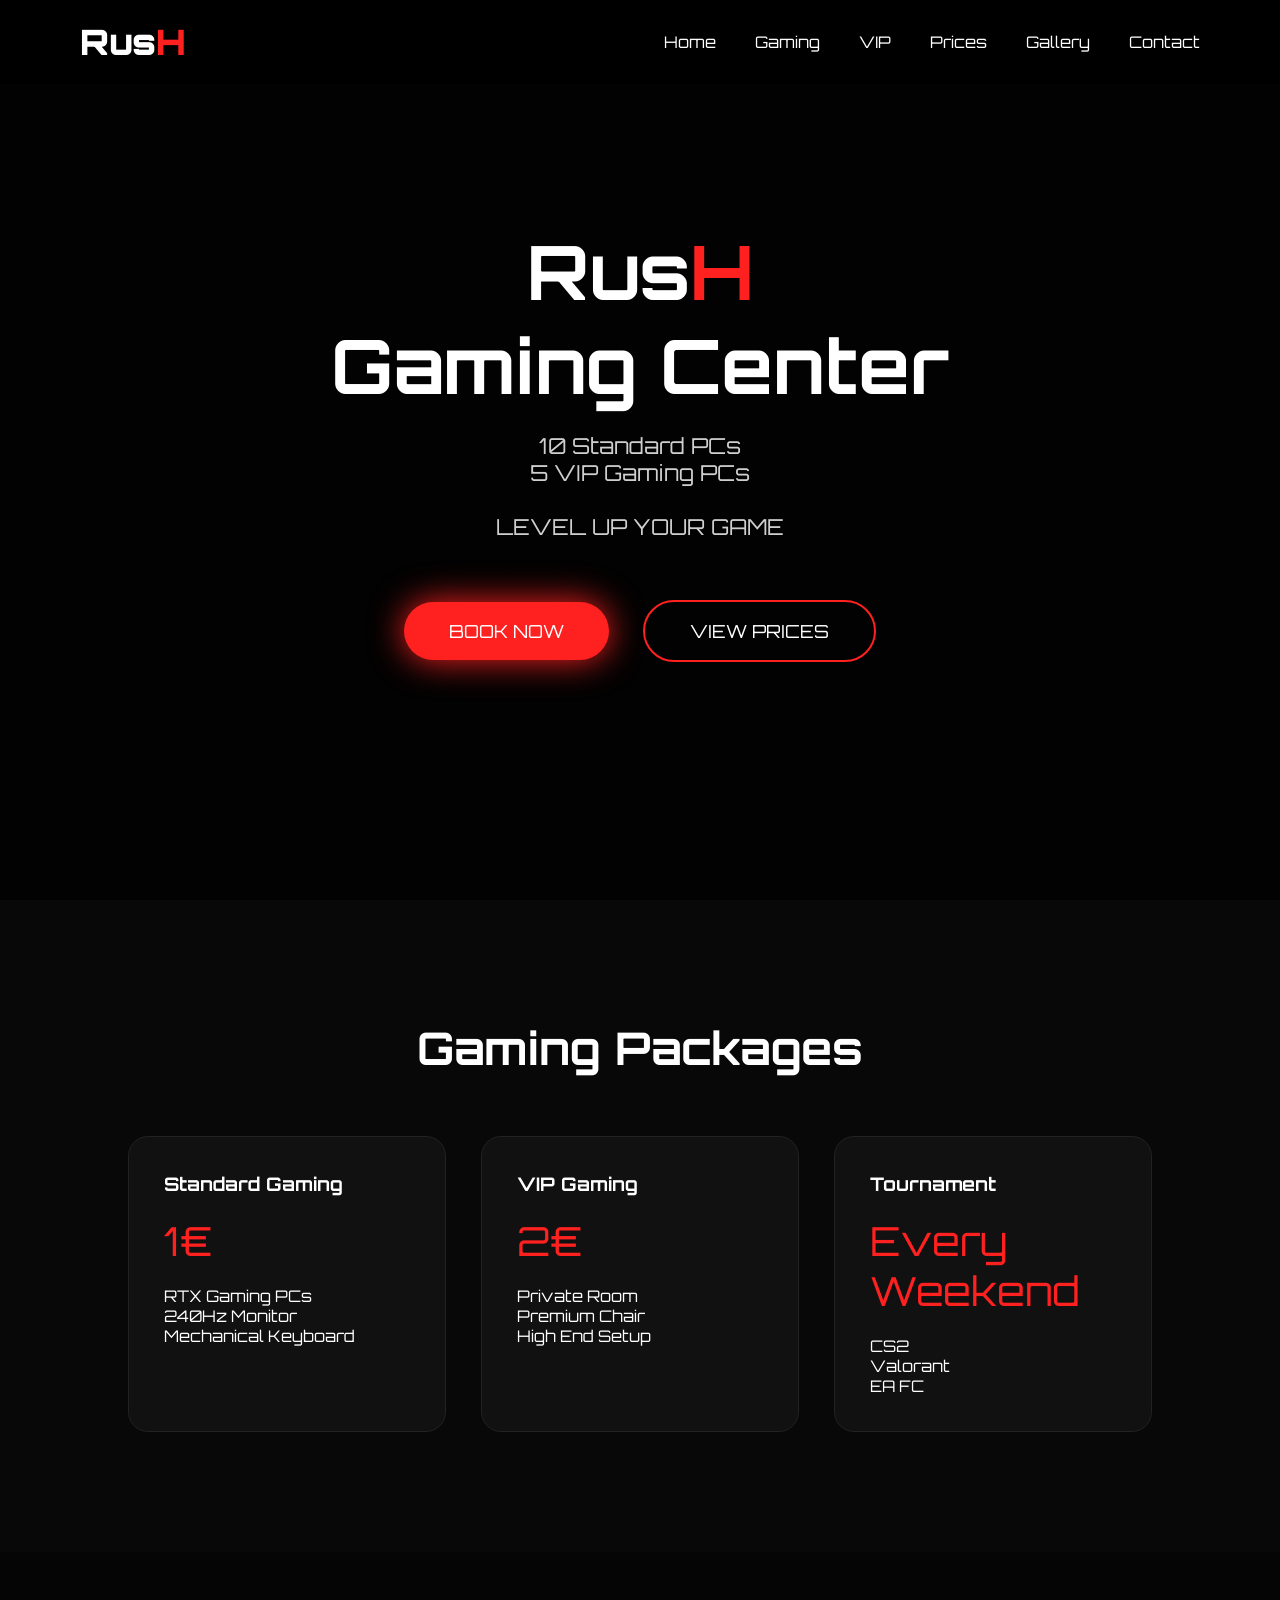
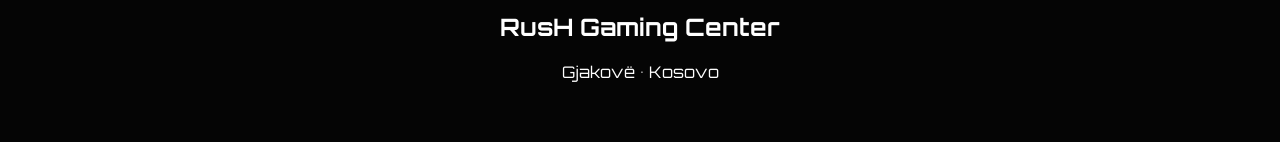
==== index.html @ 5f0f4169 "Create index.html" ====
<!DOCTYPE html>
<html lang="en">
<head>
<meta charset="UTF-8">
<meta name="viewport" content="width=device-width, initial-scale=1.0">
<title>RusH Gaming Center</title>

<link href="https://fonts.googleapis.com/css2?family=Orbitron:wght@400;700;900&display=swap" rel="stylesheet">

<style>

*{
margin:0;
padding:0;
box-sizing:border-box;
font-family:'Orbitron',sans-serif;
}

body{
background:#080808;
color:white;
overflow-x:hidden;
}

header{
position:fixed;
top:0;
width:100%;
display:flex;
justify-content:space-between;
align-items:center;
padding:20px 80px;
background:rgba(0,0,0,.6);
backdrop-filter:blur(12px);
z-index:1000;
}

.logo{
font-size:35px;
font-weight:900;
}

.logo span{
color:#ff2020;
}

nav a{
color:white;
text-decoration:none;
margin-left:35px;
transition:.3s;
}

nav a:hover{
color:#ff2020;
}

.hero{

height:100vh;
display:flex;
justify-content:center;
align-items:center;
text-align:center;

background:
linear-gradient(rgba(0,0,0,.75),rgba(0,0,0,.75)),
url('https://images.unsplash.com/photo-1542751110-97427bbecf20?q=80&w=2000');

background-size:cover;
background-position:center;

}

.hero h1{

font-size:75px;

}

.hero h1 span{

color:#ff2020;

}

.hero p{

font-size:22px;
margin-top:20px;
color:#cfcfcf;

}

.buttons{

margin-top:45px;

}

button{

padding:18px 45px;
border:none;
margin:15px;
font-size:18px;
cursor:pointer;
border-radius:50px;
transition:.35s;

}

.red{

background:#ff2020;
color:white;
box-shadow:0 0 35px #ff2020;

}

.dark{

background:transparent;
border:2px solid #ff2020;
color:white;

}

button:hover{

transform:scale(1.08);

}

section{

padding:120px 10%;

}

.title{

text-align:center;
font-size:45px;
margin-bottom:60px;

}

.cards{

display:grid;
grid-template-columns:repeat(auto-fit,minmax(300px,1fr));
gap:35px;

}

.card{

background:#111;
padding:35px;
border-radius:20px;
border:1px solid #222;
transition:.35s;

}

.card:hover{

transform:translateY(-10px);
box-shadow:0 0 35px red;

}

.card h3{

margin-bottom:15px;

}

.price{

font-size:40px;
color:#ff2020;
margin:20px 0;

}

footer{

padding:60px;
text-align:center;
background:#050505;

}

</style>

</head>

<body>

<header>

<div class="logo">
Rus<span>H</span>
</div>

<nav>

<a href="">Home</a>
<a href="">Gaming</a>
<a href="">VIP</a>
<a href="">Prices</a>
<a href="">Gallery</a>
<a href="">Contact</a>

</nav>

</header>

<section class="hero">

<div>

<h1>
Rus<span>H</span><br>
Gaming Center
</h1>

<p>

10 Standard PCs<br>
5 VIP Gaming PCs<br><br>

LEVEL UP YOUR GAME

</p>

<div class="buttons">

<button class="red">
BOOK NOW
</button>

<button class="dark">
VIEW PRICES
</button>

</div>

</div>

</section>

<section>

<h2 class="title">
Gaming Packages
</h2>

<div class="cards">

<div class="card">

<h3>Standard Gaming</h3>

<div class="price">
1€
</div>

<p>

RTX Gaming PCs<br>
240Hz Monitor<br>
Mechanical Keyboard

</p>

</div>

<div class="card">

<h3>VIP Gaming</h3>

<div class="price">
2€
</div>

<p>

Private Room<br>
Premium Chair<br>
High End Setup

</p>

</div>

<div class="card">

<h3>Tournament</h3>

<div class="price">

Every Weekend

</div>

<p>

CS2<br>

Valorant<br>

EA FC

</p>

</div>

</div>

</section>

<footer>

<h2>

RusH Gaming Center

</h2>

<br>

Gjakovë • Kosovo

</footer>

</body>
</html>
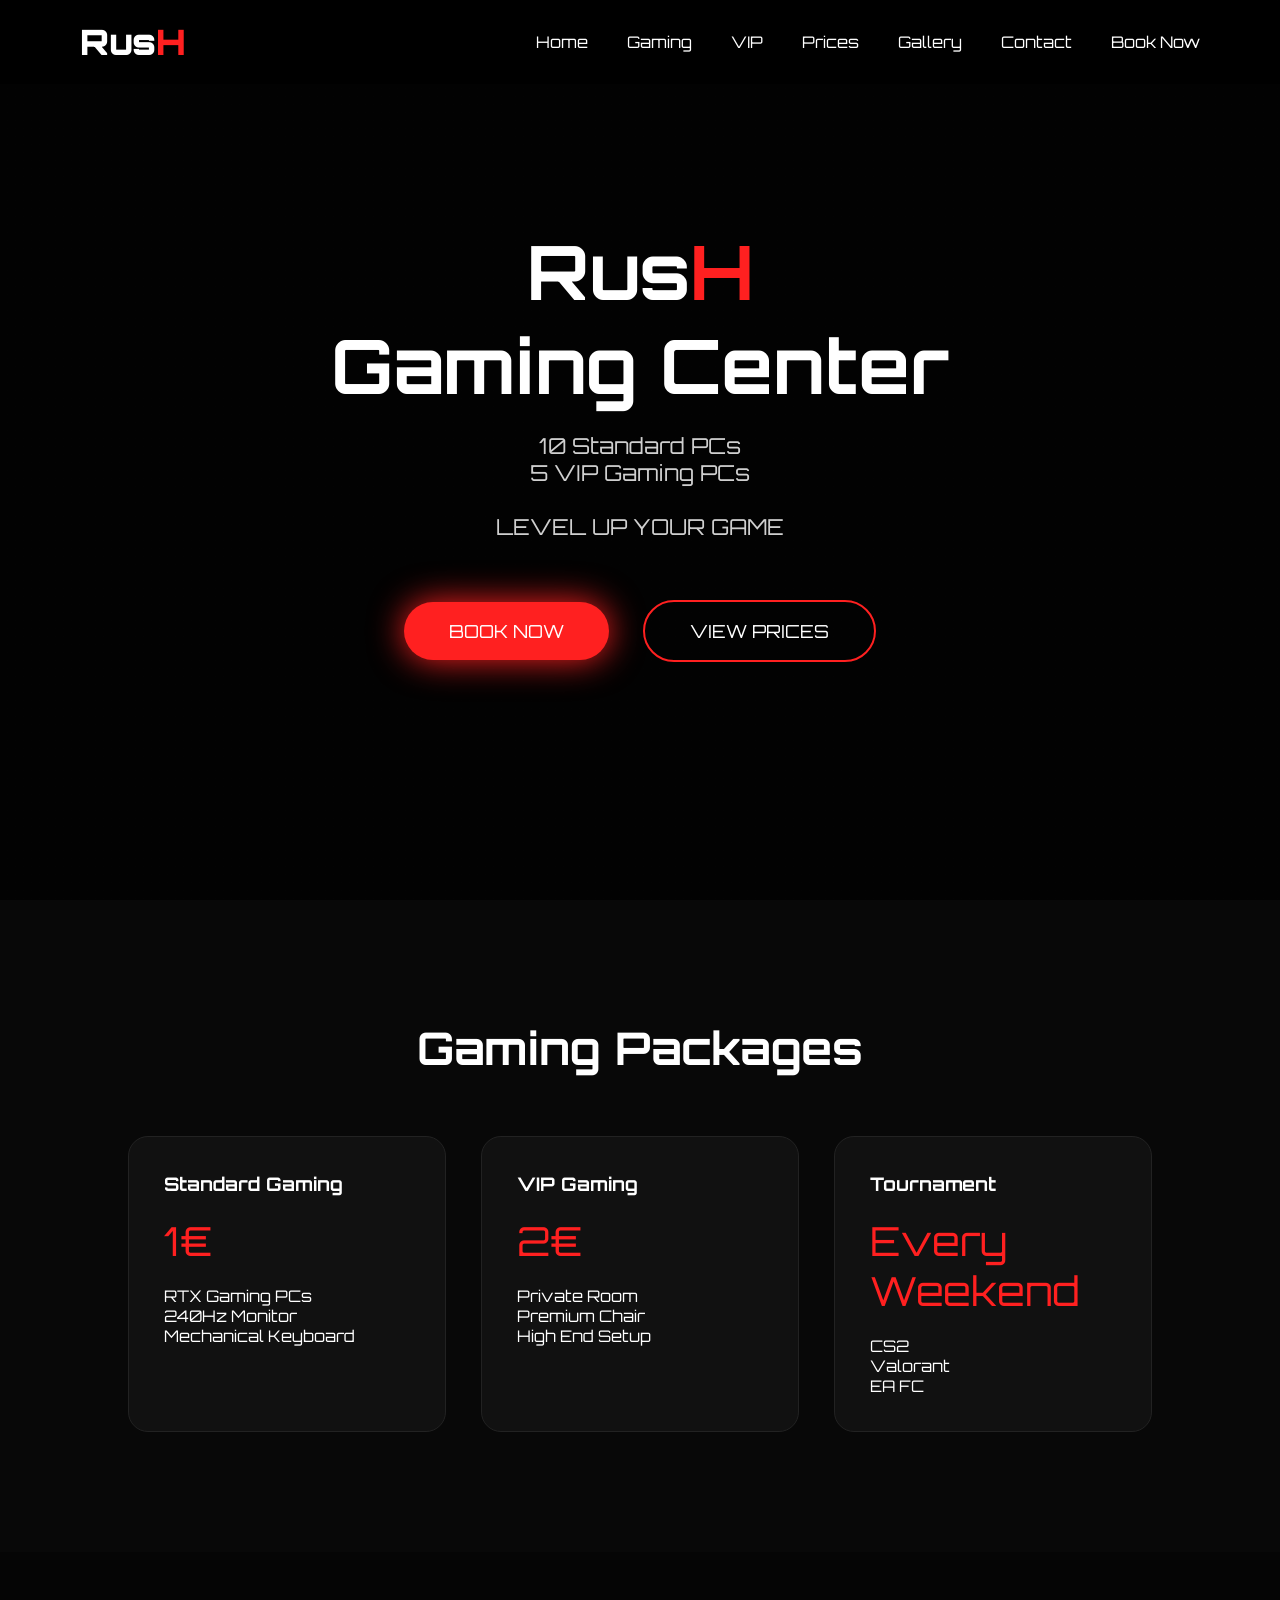
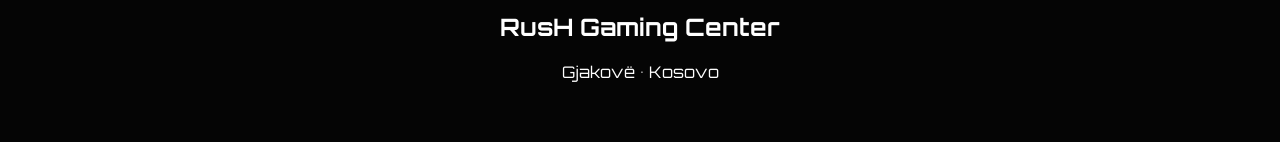
==== commit 4a8f1d0b: "index.html" ====
--- a/index.html
+++ b/index.html
@@ -207,12 +207,19 @@
 
 <nav>
 
-<a href="">Home</a>
-<a href="">Gaming</a>
-<a href="">VIP</a>
-<a href="">Prices</a>
-<a href="">Gallery</a>
-<a href="">Contact</a>
+<a href="index.html">Home</a>
+
+<a href="gaming.html">Gaming</a>
+
+<a href="vip.html">VIP</a>
+
+<a href="prices.html">Prices</a>
+
+<a href="gallery.html">Gallery</a>
+
+<a href="contact.html">Contact</a>
+
+<a href="book.html">Book Now</a>
 
 </nav>
 
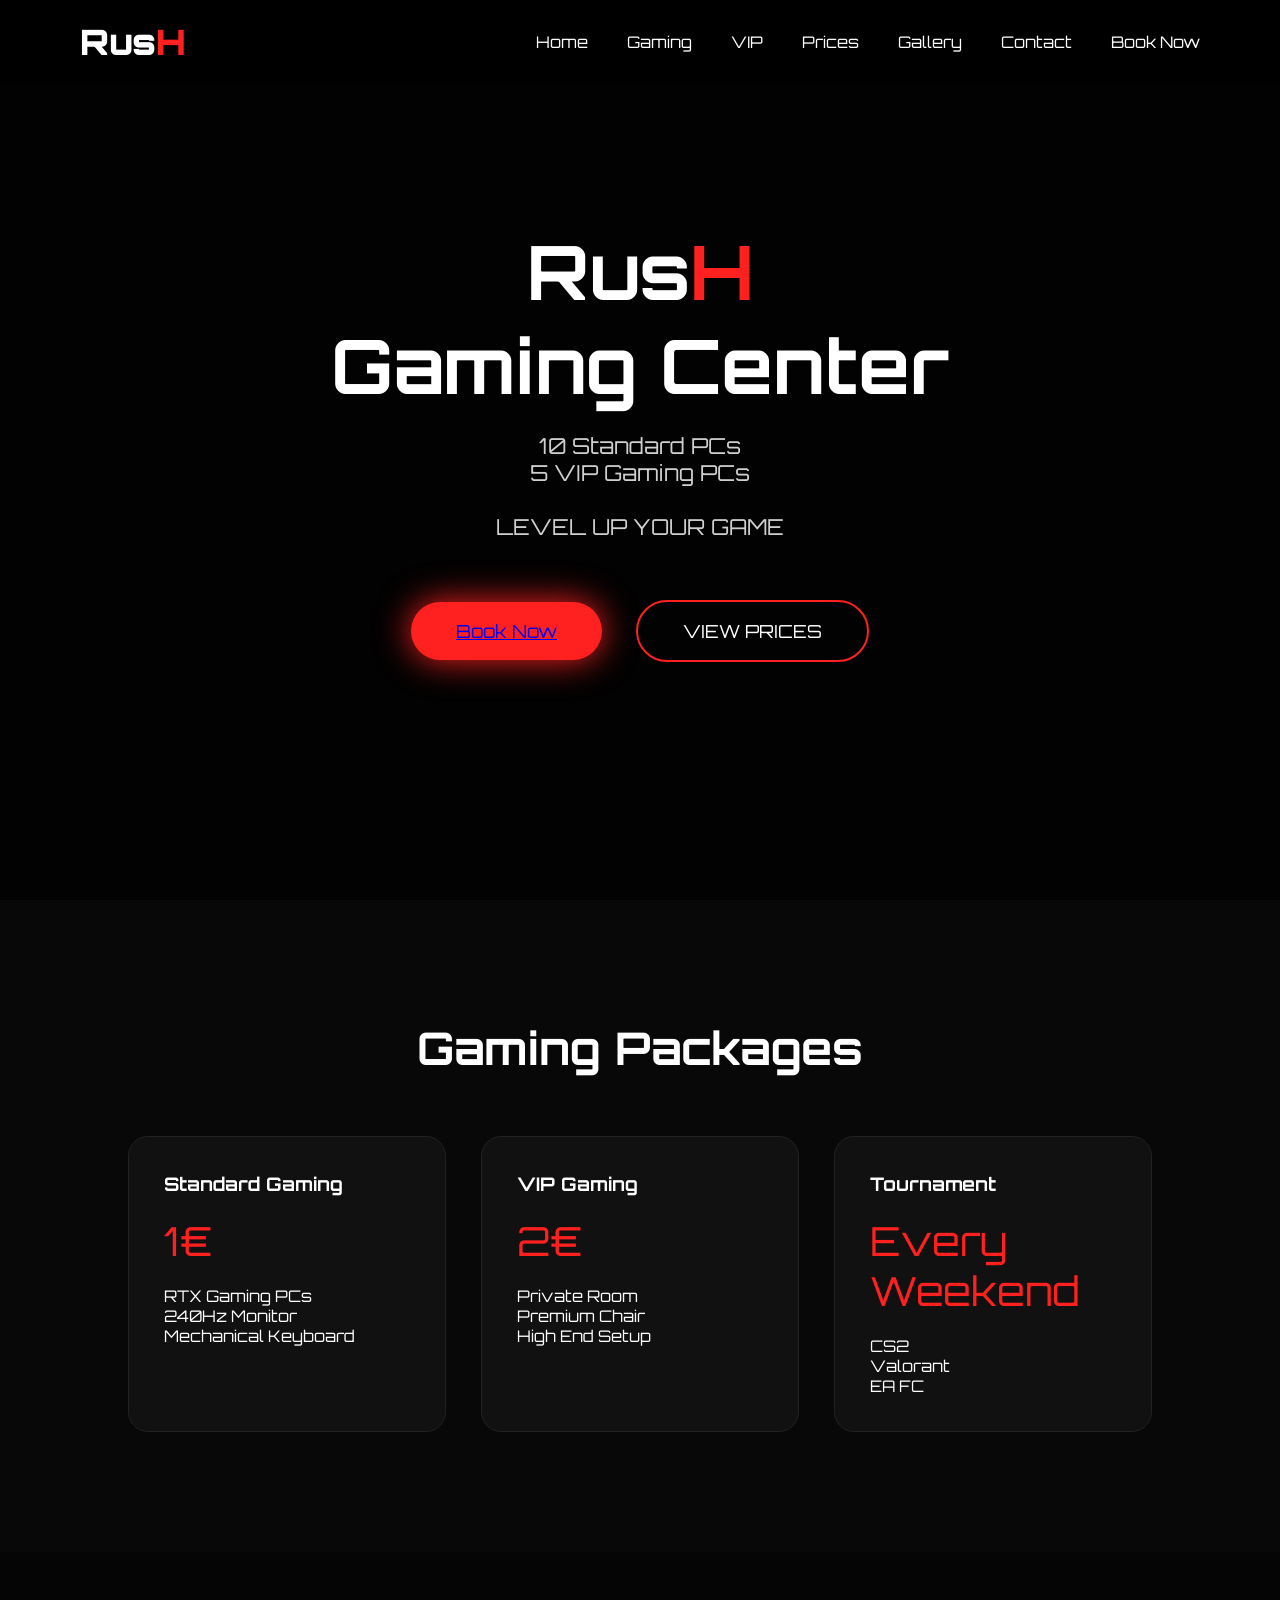
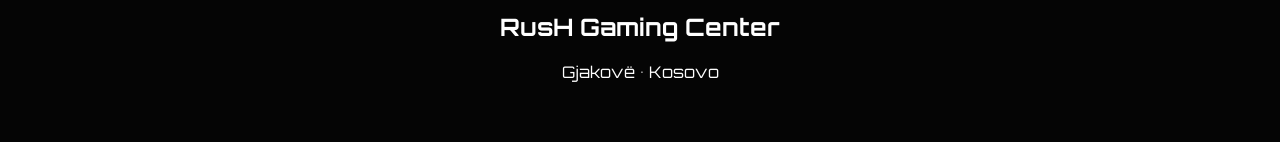
==== commit 57282f72: "Update index.html" ====
--- a/index.html
+++ b/index.html
@@ -246,7 +246,7 @@
 <div class="buttons">
 
 <button class="red">
-BOOK NOW
+<a href="book.html">Book Now</a>
 </button>
 
 <button class="dark">
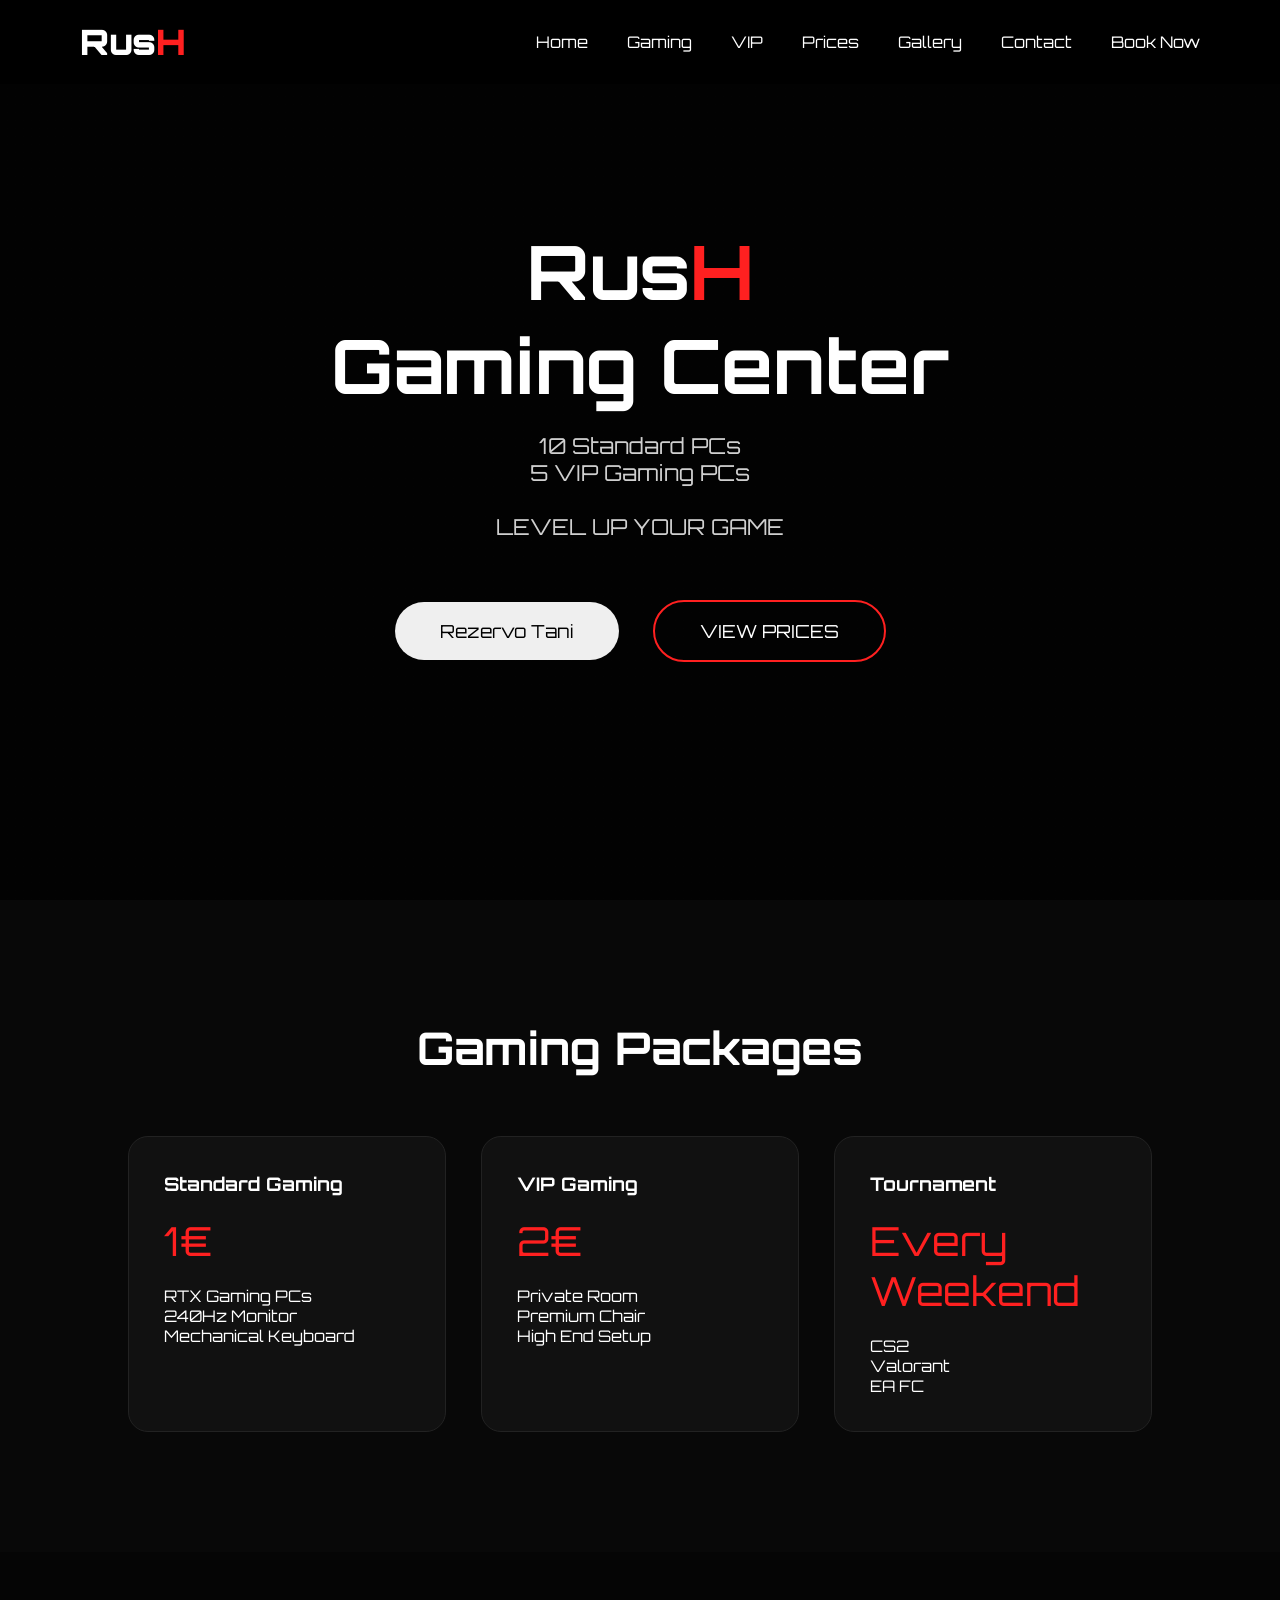
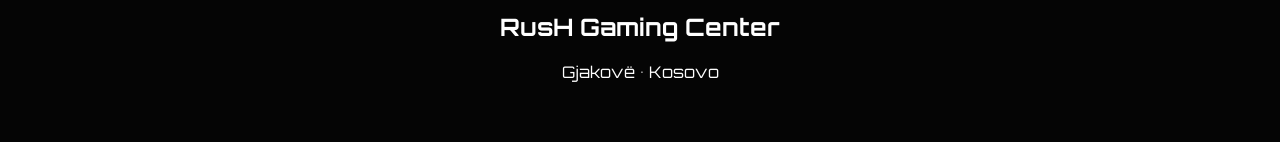
==== commit 84023ab4: "Update index.html" ====
--- a/index.html
+++ b/index.html
@@ -245,9 +245,7 @@
 
 <div class="buttons">
 
-<button class="red">
-<a href="book.html">Book Now</a>
-</button>
+<button type="button" onclick="dergoWhatsApp()">Rezervo Tani</button>
 
 <button class="dark">
 VIEW PRICES
